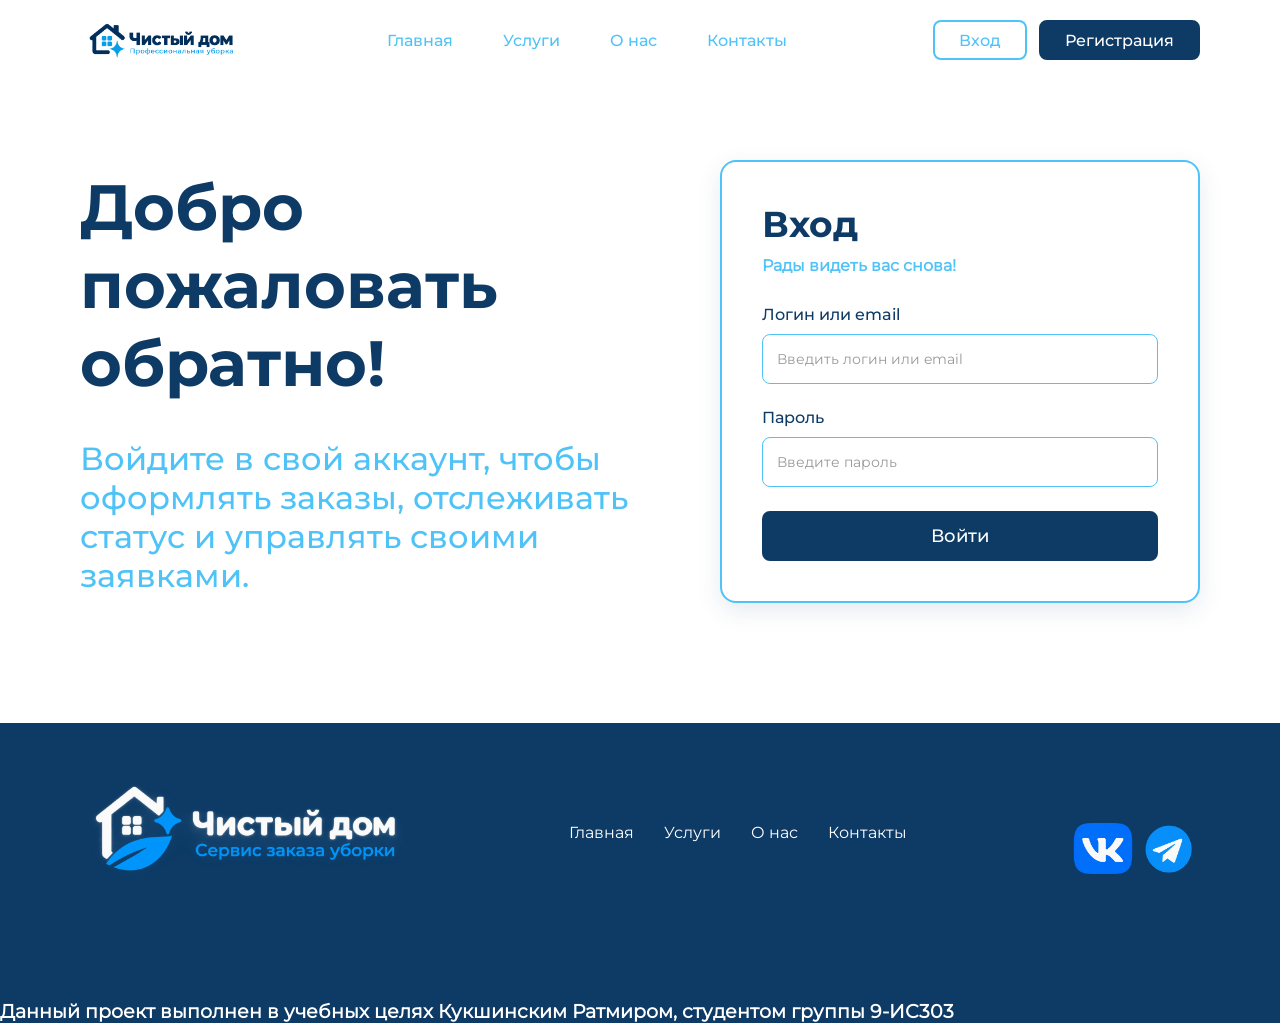
==== login.html @ bae1179f "0.1.1v - add Login.html, add media" ====
<!doctype html>
<html lang="RU">
  <head>
    <meta charset="UTF-8" />
    <meta name="viewport" content="width=device-width, initial-scale=1.0" />
    <title>Document</title>
    <link rel="stylesheet" href="style.css">
  </head>
  <body>
    <header>
      <nav>
        <section class="nav">
          <img class="nav__logo" src="Photo/logo.png" alt="Logo">
          <ul class="nav__list">
            <li><a class="nav__link" href="">Главная</a></li>
            <li><a class="nav__link" href="">Услуги</a></li>
            <li><a class="nav__link" href="">О нас</a></li>
            <li><a class="nav__link" href="">Контакты</a></li>
          </ul>
          <div class="auth">
          <button class="auth__btn auth__btn--login">Вход</button>
          <button class="auth__btn auth__btn--register">Регистрация</button>
          </div>
        </section>
      </nav>
    </header>
    <main class="page-login">
      <section class="hero-login">
        <div class="hero-login__content">
          <h1 class="hero__text"><b>Добро<br>пожаловать<br>обратно!</b></h1>
          <p class="hero__text-small">Войдите в свой аккаунт, чтобы<br>оформлять заказы, отслеживать<br>статус и управлять своими<br>заявками.</p>
          <div class="login">
            <div class="login__hello">
            <h2 class="login__main">Вход</h2>
            <h3 class="login__submain">Рады видеть вас снова!</h3>
            </div>
            <form class="login-form">
                <div class="form-group">
                    <label for="login">Логин или email</label>
                    <input type="text" name="login" id="login" placeholder="Введить логин или email" required>
                </div>
                <div class="form-group">
                    <label for="password">Пароль</label>
                    <input type="password" name="password" id="password" placeholder="Введите пароль" required>
                </div>
                <button class="submit" type="submit">Войти</button>
            </form>
          </div>
        </div>
      </section>
        </div>
    </main>
    <footer>
      <div class="site-footer">
         <img class="site-footer__logo" src="Photo/footer-logo.png" alt="Logo">
          <ul class="site-footer__list">
            <li><a class="site-footer__link" href="">Главная</a></li>
            <li><a class="site-footer__link" href="">Услуги</a></li>
            <li><a class="site-footer__link" href="">О нас</a></li>
            <li><a class="site-footer__link" href="">Контакты</a></li>
          </ul>
          <div class="link">
            <a href="https://vk.ru/ossatov">
              <img class="site-footer__photo" src="Photo/vk.png" alt="VK">
            </a>
            <a href="https://vk.ru/ossatov">
              <img class="site-footer__photo" src="Photo/tg.png" alt="TG">
            </a>
          </div>
          
      </div>
      <h3 class="site-footer__end">Данный проект выполнен в учебных целях Кукшинским Ратмиром, студентом группы 9-ИС303</h3>
    </footer>
  </body>
</html>
---- style.css ----
* {
  margin: 0;
  padding: 0;
}
@font-face {
  font-family: Montserrat-Medium;
  src: url(fonts/Montserrat-Medium.woff2);
  font-style: normal;
  font-weight: 500;
  font-display: swap;
}
@font-face {
  font-family: Montserrat-Bold;
  src: url(fonts/Montserrat-Bold.woff2);
  font-style: normal;
  font-weight: 700;
  font-display: swap;
}
@font-face {
  font-family: Montserrat-Regular;
  src: url(fonts/Montserrat-Regular.woff2);
  font-style: normal;
  font-weight: 400;
  font-display: swap;
}
html {
  color: #fff;
}
a {
  text-decoration: none;
}
ul {
  list-style: none;
}
/* Навигационное меню */
.nav {
  display: flex;
  align-items: center;
  height: 80px;
  margin-left: 80px;
  margin-right: 80px;

  justify-content: space-between;
}
.nav__logo {
  width: 160px;
}
.nav__list {
  display: flex;
  gap: 50px;
}
.nav__link {
  color: #4fc3f7;
  font-family: "Montserrat-Medium";
}
.auth {
  display: flex;
  gap: 12px;
  align-items: center;
}
.auth__btn {
  display: inline-flex;
  align-items: center;
  height: 40px;
  padding: 0 24px;
  font-family: "Montserrat-Medium";
  font-size: 16px;
  border-radius: 8px;
}
.auth__btn--login {
  border: 2px solid #4fc3f7;
  background: #fff;
  color: #4fc3f7;
}
.auth__btn--register {
  border: 2px solid #0d3b66;
  background: #0d3b66;
  color: #fff;
}
/* Первый экран */

.hero {
  display: flex;
  align-items: center;
  height: 620px;
  margin-left: 80px;
  margin-right: 80px;
  margin-top: 120px;
  gap: 20px;
}
.hero__sofa {
  width: 1090px;
  height: 620px;
}
.hero__text {
  color: #0d3b66;
  font-family: "Montserrat-Bold";
  font-size: 64px;
}
.hero__text-small {
  color: #4fc3f7;
  font-family: "Montserrat-Medium";
  font-size: 32px;
}
.hero__btn {
  margin-top: 30px;
  display: inline-flex;
  align-items: center;
  height: 60px;
  padding: 0 24px;
  font-family: "Montserrat-Medium";
  font-size: 24px;
  border-radius: 8px;
}
.hero__btn--order {
  border: 2px solid #0d3b66;
  background: #0d3b66;
  color: #fff;
}
.hero__btn--servis {
  color: #4fc3f7;
  background: #fff;
  border: none;
}

/* ORDER */
.order {
  display: flex;
  align-items: center;
  height: 620px;
  margin-left: 80px;
  margin-right: 80px;
  margin-top: 120px;
  gap: 20px;
}
.order__container--flex {
  display: flex;
  gap: 80px;
  margin-top: 30px;
}
.order__photo {
  width: 533px;
}
.order__text--order {
  color: #0d3b66;
  font-family: "Montserrat-Bold";
}
.order__text--underorder,
.order__text--undermain {
  color: #4fc3f7;
  font-family: "Montserrat-Regular";
}

.order__text--main,
.order__text--price {
  color: #0d3b66;
  font-family: "Montserrat-Bold";
}
/* WHY-US */
.why-us {
  /* display: flex;
    align-items: center; */
  height: 220px;
  margin-left: 80px;
  margin-right: 80px;
  margin-top: 20px;
  gap: 20px;
}
.why-us__container {
  display: flex;
  gap: 110px;
}
.why-us__content {
  margin-top: 50px;
  display: flex;
}
.why-us__main {
  margin-left: 30px;
}
.why-us__title,
.why-us__text {
  color: #0d3b66;
  font-family: "Montserrat-Bold";
}
.why-us__subtext {
  color: #4fc3f7;
  font-family: "Montserrat-Regular";
}
.why-us__photo {
  width: 80px;
}
/* FOOTER */
footer {
  background-color: #0d3b66;
  height: 300px;
}
.site-footer {
  display: flex;
  justify-content: space-around;
}
.link {
  gap: 10px;
}
.site-footer__list {
  margin-top: 100px;
  display: flex;
  text-align: center;
  gap: 30px;
}
.site-footer__photo {
  width: 60px;
  padding-top: 100px;
}
.site-footer__link {
  color: #fff;
  font-family: "Montserrat-Regular";
}
.site-footer__logo {
  width: 320px;
  padding-top: 50px;
}
.site-footer__end {
  margin-top: 120px;
  color: #fff;
  font-family: "Montserrat-Regular";
}

/* LOGIN */
.page-login {
  margin-left: 80px;
  margin-right: 80px;
  margin-top: 80px;
  margin-bottom: 120px;
}
.hero-login {
  display: flex;
  align-items: center;
  justify-content: center;
}

.hero-login__content {
  display: grid;
  grid-template-columns: minmax(0, 1fr) minmax(320px, 480px);
  align-items: center;
  column-gap: 80px;
  row-gap: 20px;
  width: 100%;
  max-width: 1400px;
}

.login {
  grid-column: 2;
  grid-row: 1 / 3;
  padding: 40px;
  border: 2px solid #4fc3f7;
  border-radius: 16px;
  box-sizing: border-box;
  box-shadow: 0 8px 24px rgba(13, 59, 102, 0.1);
}

.login__hello {
  margin-bottom: 30px;
}

.login__main {
  color: #0d3b66;
  font-family: "Montserrat-Bold";
  font-size: 36px;
  margin-bottom: 10px;
}

.login__submain {
  color: #4fc3f7;
  font-family: "Montserrat-Regular";
  font-size: 16px;
}

.login-form {
  display: flex;
  flex-direction: column;
  gap: 24px;
}

.form-group {
  display: flex;
  flex-direction: column;
  gap: 10px;
}

.form-group label {
  color: #0d3b66;
  font-family: "Montserrat-Medium";
  font-size: 16px;
}

.form-group input {
  width: 100%;
  height: 50px;
  padding: 0 14px;
  border: 1px solid #4fc3f7;
  border-radius: 8px;
  box-sizing: border-box;
  color: #0d3b66;
  font-family: "Montserrat-Regular";
  font-size: 14px;
  outline: none;
}

.form-group input:focus {
  border-color: #0d3b66;
}

.form-group input::placeholder {
  color: #999;
  font-family: "Montserrat-Regular";
}

.submit {
  width: 100%;
  height: 50px;
  border: 2px solid #0d3b66;
  border-radius: 8px;
  background-color: #0d3b66;
  color: #fff;
  font-family: "Montserrat-Medium";
  font-size: 18px;
  cursor: pointer;
}

.submit:hover {
  background-color: #4fc3f7;
  border-color: #4fc3f7;
}

/* АДАПТИВ ДЛЯ НОУТБУКОВ И ПЛАНШЕТОВ */
@media (max-width: 1100px) {
  .nav {
    margin-left: 40px;
    margin-right: 40px;
  }

  .nav__list {
    gap: 20px;
  }

  .page-login {
    margin-left: 40px;
    margin-right: 40px;
  }

  .hero-login__content {
    column-gap: 40px;
    grid-template-columns: minmax(0, 1fr) minmax(300px, 430px);
  }

  .hero-login__content .hero__text {
    font-size: 48px;
  }

  .hero-login__content .hero__text-small {
    font-size: 20px;
  }

  .login {
    padding: 30px;
  }

  .site-footer__logo {
    width: 240px;
  }

  .site-footer__list {
    gap: 20px;
  }
}

/* АДАПТИВ ДЛЯ ПЛАНШЕТОВ */
@media (max-width: 768px) {
  .nav {
    height: auto;
    margin-left: 24px;
    margin-right: 24px;
    padding-top: 20px;
    padding-bottom: 20px;
    flex-wrap: wrap;
    gap: 20px;
  }

  .nav__logo {
    width: 130px;
  }

  .nav__list {
    order: 3;
    width: 100%;
    justify-content: center;
    flex-wrap: wrap;
    gap: 16px 24px;
  }

  .auth {
    gap: 8px;
  }

  .auth__btn {
    height: 36px;
    padding: 0 12px;
    font-size: 14px;
  }

  .page-login {
    margin: 40px 24px 70px;
  }

  .hero-login__content {
    grid-template-columns: minmax(0, 1fr);
    gap: 30px;
  }

  .hero-login__content .hero__text {
    grid-column: 1;
    grid-row: 1;
    font-size: 44px;
  }

  .hero-login__content .hero__text-small {
    grid-column: 1;
    grid-row: 2;
    font-size: 18px;
  }

  .login {
    grid-column: 1;
    grid-row: 3;
    width: 100%;
    max-width: 480px;
    justify-self: center;
  }

  footer {
    height: auto;
    padding: 30px 24px;
    box-sizing: border-box;
  }

  .site-footer {
    align-items: center;
    flex-direction: column;
    gap: 30px;
  }

  .site-footer__logo {
    width: 240px;
    padding-top: 0;
  }

  .site-footer__list {
    margin-top: 0;
    justify-content: center;
    flex-wrap: wrap;
    gap: 20px;
  }

  .link {
    display: flex;
    gap: 20px;
  }

  .site-footer__photo {
    width: 45px;
    height: auto;
    padding-top: 0;
  }

  .site-footer__end {
    margin-top: 30px;
    text-align: center;
    font-size: 12px;
    line-height: 1.6;
  }
}

/* АДАПТИВ ДЛЯ ТЕЛЕФОНОВ */
@media (max-width: 480px) {
  .nav {
    margin-left: 16px;
    margin-right: 16px;
  }

  .nav__logo {
    width: 110px;
  }

  .nav__list {
    gap: 12px 18px;
  }

  .nav__link {
    font-size: 13px;
  }

  .auth__btn {
    padding: 0 8px;
    font-size: 12px;
  }

  .page-login {
    margin: 30px 16px 50px;
  }

  .hero-login__content {
    gap: 24px;
  }

  .hero-login__content .hero__text {
    font-size: 34px;
  }

  .hero-login__content .hero__text-small {
    font-size: 16px;
    line-height: 1.6;
  }

  .login {
    padding: 24px 18px;
    border-radius: 12px;
  }

  .login__main {
    font-size: 30px;
  }

  .login__submain {
    font-size: 14px;
  }

  .form-group label {
    font-size: 14px;
  }

  .form-group input {
    height: 46px;
    font-size: 13px;
  }

  .submit {
    height: 46px;
    font-size: 16px;
  }

  .site-footer__logo {
    width: 200px;
  }

  .site-footer__list {
    gap: 16px;
  }

  .site-footer__link {
    font-size: 13px;
  }

  .site-footer__end {
    font-size: 11px;
  }
}
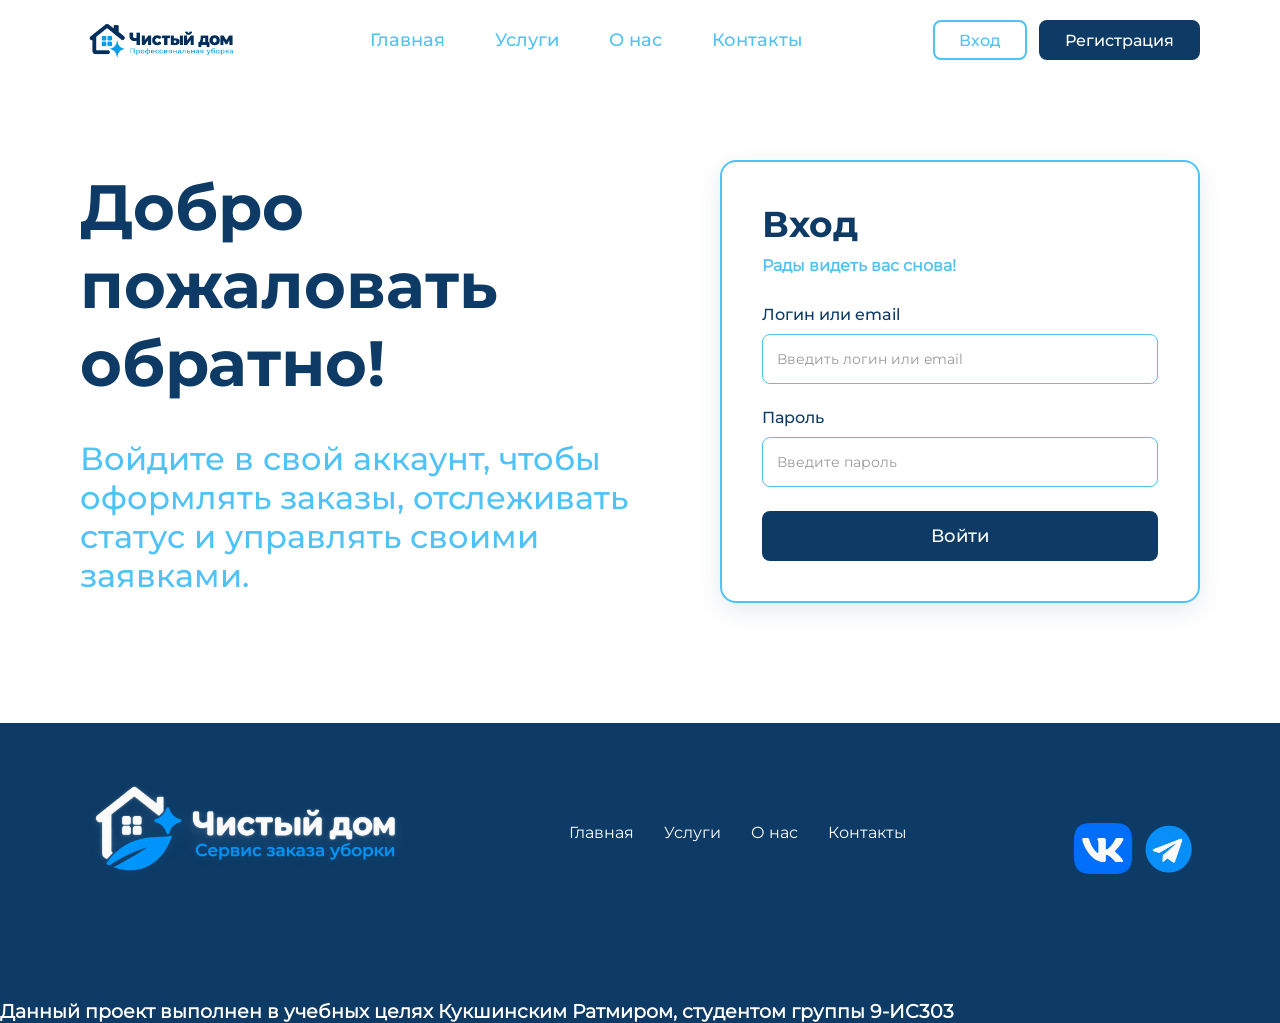
==== commit 385c1bb9: "0.1.2v - add register and links" ====
--- a/login.html
+++ b/login.html
@@ -12,14 +12,14 @@
         <section class="nav">
           <img class="nav__logo" src="Photo/logo.png" alt="Logo">
           <ul class="nav__list">
-            <li><a class="nav__link" href="">Главная</a></li>
-            <li><a class="nav__link" href="">Услуги</a></li>
-            <li><a class="nav__link" href="">О нас</a></li>
-            <li><a class="nav__link" href="">Контакты</a></li>
+            <li><a class="nav__link" href="index.html">Главная</a></li>
+            <li><a class="nav__link" href="index.html#order">Услуги</a></li>
+            <li><a class="nav__link" href="index.html#why-us">О нас</a></li>
+            <li><a class="nav__link" href="index.html#site-footer"">Контакты</a></li>
           </ul>
           <div class="auth">
-          <button class="auth__btn auth__btn--login">Вход</button>
-          <button class="auth__btn auth__btn--register">Регистрация</button>
+          <button onclick="window.location.href='login.html'" class="auth__btn auth__btn--login">Вход</button>
+          <button onclick="window.location.href='register.html'" class="auth__btn auth__btn--register">Регистрация</button>
           </div>
         </section>
       </nav>
@@ -54,10 +54,10 @@
       <div class="site-footer">
          <img class="site-footer__logo" src="Photo/footer-logo.png" alt="Logo">
           <ul class="site-footer__list">
-            <li><a class="site-footer__link" href="">Главная</a></li>
-            <li><a class="site-footer__link" href="">Услуги</a></li>
-            <li><a class="site-footer__link" href="">О нас</a></li>
-            <li><a class="site-footer__link" href="">Контакты</a></li>
+            <li><a class="site-footer__link" href="index.html">Главная</a></li>
+            <li><a class="site-footer__link" href="index.html#order">Услуги</a></li>
+            <li><a class="site-footer__link" href="index.html#why-us">О нас</a></li>
+            <li><a class="site-footer__link" href="index.html#site-footer">Контакты</a></li>
           </ul>
           <div class="link">
             <a href="https://vk.ru/ossatov">
--- a/style.css
+++ b/style.css
@@ -25,6 +25,7 @@
 }
 html {
   color: #fff;
+  scroll-behavior: smooth;
 }
 a {
   text-decoration: none;
@@ -39,7 +40,6 @@
   height: 80px;
   margin-left: 80px;
   margin-right: 80px;
-
   justify-content: space-between;
 }
 .nav__logo {
@@ -52,6 +52,7 @@
 .nav__link {
   color: #4fc3f7;
   font-family: "Montserrat-Medium";
+  font-size: 18px;
 }
 .auth {
   display: flex;
@@ -332,6 +333,68 @@
   border-color: #4fc3f7;
 }
 
+/* REGISTER */
+.page-register {
+  
+  margin-left: 80px;
+  margin-right: 80px;
+  margin-top: 80px;
+  margin-bottom: 120px;
+}
+.hero-register {
+  display: flex;
+  align-items: center;
+  justify-content: center;
+}
+
+.hero-register__content {
+  display: grid;
+  grid-template-columns: minmax(0, 1fr) minmax(320px, 480px);
+  align-items: center;
+  column-gap: 80px;
+  row-gap: 20px;
+  width: 100%;
+  max-width: 1400px;
+}
+
+.register {
+  grid-column: 2;
+  grid-row: 1 / 3;
+  padding: 40px;
+  border: 2px solid #4fc3f7;
+  border-radius: 16px;
+  box-sizing: border-box;
+  box-shadow: 0 8px 24px rgba(13, 59, 102, 0.1);
+}
+
+.register__hello {
+  margin-bottom: 30px;
+}
+
+.register__main {
+  color: #0d3b66;
+  font-family: "Montserrat-Bold";
+  font-size: 36px;
+  margin-bottom: 10px;
+}
+
+.register__submain {
+  color: #4fc3f7;
+  font-family: "Montserrat-Regular";
+  font-size: 16px;
+}
+
+.register-form {
+  display: flex;
+  flex-direction: column;
+  gap: 24px;
+}
+.register-form {
+  display: flex;
+  flex-direction: column;
+  gap: 24px;
+}
+
 /* АДАПТИВ ДЛЯ НОУТБУКОВ И ПЛАНШЕТОВ */
 @media (max-width: 1100px) {
   .nav {
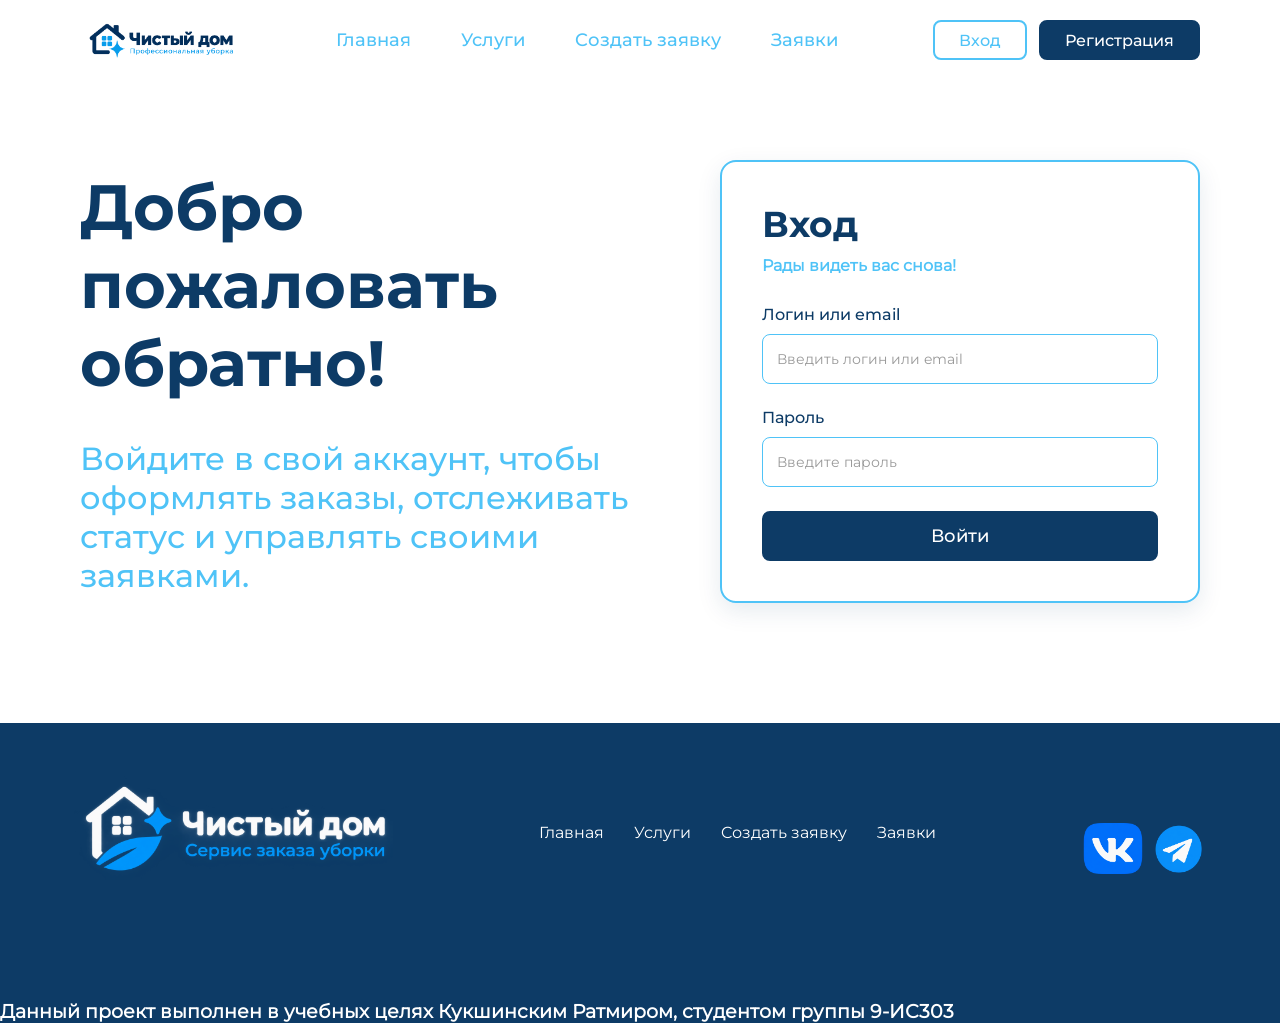
==== commit 8aabf392: "1.0.0v - full project" ====
--- a/login.html
+++ b/login.html
@@ -14,8 +14,8 @@
           <ul class="nav__list">
             <li><a class="nav__link" href="index.html">Главная</a></li>
             <li><a class="nav__link" href="index.html#order">Услуги</a></li>
-            <li><a class="nav__link" href="index.html#why-us">О нас</a></li>
-            <li><a class="nav__link" href="index.html#site-footer"">Контакты</a></li>
+            <li><a class="nav__link" href="create.html">Cоздать заявку</a></li>
+            <li><a class="nav__link" href="orders.html">Заявки</a></li>
           </ul>
           <div class="auth">
           <button onclick="window.location.href='login.html'" class="auth__btn auth__btn--login">Вход</button>
@@ -56,8 +56,8 @@
           <ul class="site-footer__list">
             <li><a class="site-footer__link" href="index.html">Главная</a></li>
             <li><a class="site-footer__link" href="index.html#order">Услуги</a></li>
-            <li><a class="site-footer__link" href="index.html#why-us">О нас</a></li>
-            <li><a class="site-footer__link" href="index.html#site-footer">Контакты</a></li>
+            <li><a class="site-footer__link" href="create.html">Cоздать заявку</a></li>
+            <li><a class="site-footer__link" href="orders.html">Заявки</a></li>
           </ul>
           <div class="link">
             <a href="https://vk.ru/ossatov">
--- a/style.css
+++ b/style.css
@@ -2,6 +2,7 @@
   margin: 0;
   padding: 0;
 }
+
 @font-face {
   font-family: Montserrat-Medium;
   src: url(fonts/Montserrat-Medium.woff2);
@@ -9,6 +10,7 @@
   font-weight: 500;
   font-display: swap;
 }
+
 @font-face {
   font-family: Montserrat-Bold;
   src: url(fonts/Montserrat-Bold.woff2);
@@ -16,6 +18,7 @@
   font-weight: 700;
   font-display: swap;
 }
+
 @font-face {
   font-family: Montserrat-Regular;
   src: url(fonts/Montserrat-Regular.woff2);
@@ -23,16 +26,20 @@
   font-weight: 400;
   font-display: swap;
 }
+
 html {
   color: #fff;
   scroll-behavior: smooth;
 }
+
 a {
   text-decoration: none;
 }
+
 ul {
   list-style: none;
 }
+
 /* Навигационное меню */
 .nav {
   display: flex;
@@ -42,23 +49,28 @@
   margin-right: 80px;
   justify-content: space-between;
 }
+
 .nav__logo {
   width: 160px;
 }
+
 .nav__list {
   display: flex;
   gap: 50px;
 }
+
 .nav__link {
   color: #4fc3f7;
   font-family: "Montserrat-Medium";
   font-size: 18px;
 }
+
 .auth {
   display: flex;
   gap: 12px;
   align-items: center;
 }
+
 .auth__btn {
   display: inline-flex;
   align-items: center;
@@ -68,16 +80,19 @@
   font-size: 16px;
   border-radius: 8px;
 }
+
 .auth__btn--login {
   border: 2px solid #4fc3f7;
   background: #fff;
   color: #4fc3f7;
 }
+
 .auth__btn--register {
   border: 2px solid #0d3b66;
   background: #0d3b66;
   color: #fff;
 }
+
 /* Первый экран */
 
 .hero {
@@ -89,20 +104,24 @@
   margin-top: 120px;
   gap: 20px;
 }
+
 .hero__sofa {
   width: 1090px;
   height: 620px;
 }
+
 .hero__text {
   color: #0d3b66;
   font-family: "Montserrat-Bold";
   font-size: 64px;
 }
+
 .hero__text-small {
   color: #4fc3f7;
   font-family: "Montserrat-Medium";
   font-size: 32px;
 }
+
 .hero__btn {
   margin-top: 30px;
   display: inline-flex;
@@ -113,11 +132,13 @@
   font-size: 24px;
   border-radius: 8px;
 }
+
 .hero__btn--order {
   border: 2px solid #0d3b66;
   background: #0d3b66;
   color: #fff;
 }
+
 .hero__btn--servis {
   color: #4fc3f7;
   background: #fff;
@@ -134,18 +155,22 @@
   margin-top: 120px;
   gap: 20px;
 }
+
 .order__container--flex {
   display: flex;
   gap: 80px;
   margin-top: 30px;
 }
+
 .order__photo {
   width: 533px;
 }
+
 .order__text--order {
   color: #0d3b66;
   font-family: "Montserrat-Bold";
 }
+
 .order__text--underorder,
 .order__text--undermain {
   color: #4fc3f7;
@@ -157,6 +182,7 @@
   color: #0d3b66;
   font-family: "Montserrat-Bold";
 }
+
 /* WHY-US */
 .why-us {
   /* display: flex;
@@ -167,59 +193,73 @@
   margin-top: 20px;
   gap: 20px;
 }
+
 .why-us__container {
   display: flex;
   gap: 110px;
 }
+
 .why-us__content {
   margin-top: 50px;
   display: flex;
 }
+
 .why-us__main {
   margin-left: 30px;
 }
+
 .why-us__title,
 .why-us__text {
   color: #0d3b66;
   font-family: "Montserrat-Bold";
 }
+
 .why-us__subtext {
   color: #4fc3f7;
   font-family: "Montserrat-Regular";
 }
+
 .why-us__photo {
   width: 80px;
 }
+
 /* FOOTER */
 footer {
   background-color: #0d3b66;
   height: 300px;
 }
+
 .site-footer {
   display: flex;
   justify-content: space-around;
 }
+
 .link {
   gap: 10px;
 }
+
 .site-footer__list {
   margin-top: 100px;
   display: flex;
   text-align: center;
   gap: 30px;
 }
+
 .site-footer__photo {
   width: 60px;
   padding-top: 100px;
 }
+
 .site-footer__link {
   color: #fff;
   font-family: "Montserrat-Regular";
 }
+
 .site-footer__logo {
   width: 320px;
   padding-top: 50px;
 }
+
 .site-footer__end {
   margin-top: 120px;
   color: #fff;
@@ -233,6 +273,7 @@
   margin-top: 80px;
   margin-bottom: 120px;
 }
+
 .hero-login {
   display: flex;
   align-items: center;
@@ -335,12 +376,13 @@
 
 /* REGISTER */
 .page-register {
-  
+
   margin-left: 80px;
   margin-right: 80px;
   margin-top: 80px;
   margin-bottom: 120px;
 }
+
 .hero-register {
   display: flex;
   align-items: center;
@@ -389,11 +431,365 @@
   flex-direction: column;
   gap: 24px;
 }
+
 .register-form {
   display: flex;
   flex-direction: column;
   gap: 24px;
 }
+
+/* ORDERS */
+.page-orders {
+  background-color: #fff;
+  min-height: 600px;
+}
+
+.myorders {
+  display: flex;
+  align-items: center;
+  justify-content: space-between;
+  margin: 60px 80px 40px;
+  gap: 30px;
+}
+
+.orders-my {
+  color: #0d3b66;
+  font-family: 'Montserrat-Bold';
+  font-size: 52px;
+}
+
+.order-work {
+  display: inline-flex;
+  align-items: center;
+  justify-content: center;
+  min-height: 52px;
+  padding: 0 24px;
+  border: 4px #0d3b66;
+  border-radius: 10px;
+  background-color: #0d3b66;
+  color: #fff;
+  font-family: 'Montserrat-Medium';
+  font-size: 16px;
+  cursor: pointer;
+}
+
+.order-work:hover {
+  background-color: #164f80;
+  border-color: #164f80;
+}
+
+.order-work:focus-visible {
+  outline: 3px solid #4fc3f7;
+  outline-offset: 3px;
+}
+
+.page-orders>.order-container {
+  display: grid;
+  grid-template-columns: repeat(3, minmax(0, 1fr));
+  gap: 24px;
+  margin: 0 80px 40px;
+}
+
+.page-orders>.order-container>.order-info {
+  display: flex;
+  flex-direction: column;
+  gap: 15px;
+  padding: 30px;
+  border: 1px solid #d5e5ef;
+  border-radius: 16px;
+  background-color: #f4fbff;
+}
+
+.order-info__main {
+  color: #4fc3f7;
+  font-family: 'Montserrat-Medium';
+  font-size: 16px;
+}
+
+.order-info__submain {
+  color: #0d3b66;
+  font-family: 'Montserrat-Bold';
+  font-size: 32px;
+}
+
+.allorders {
+  display: flex;
+  flex-direction: column;
+  gap: 24px;
+  grid-column: 1 / -1;
+  min-width: 0;
+}
+
+.main-order {
+  display: flex;
+  align-items: flex-start;
+  justify-content: space-between;
+  gap: 30px;
+  padding: 30px;
+  border: 2px solid #d5e5ef;
+  border-radius: 16px;
+}
+
+.order-text {
+  display: flex;
+  flex-direction: column;
+  align-items: flex-start;
+  gap: 10px;
+  min-width: 0;
+}
+
+.main-order__title {
+  color: #0d3b66;
+  font-family: 'Montserrat-Bold';
+  font-size: 24px;
+}
+
+.main-order__subtitle {
+  color: #4fc3f7;
+  font-family: 'Montserrat-Regular';
+  font-size: 15px;
+  line-height: 1.7;
+  overflow-wrap: anywhere;
+}
+
+.order-status {
+  display: flex;
+  flex-direction: column;
+  align-items: flex-start;
+  gap: 15px;
+  flex-shrink: 0;
+}
+
+.status {
+  display: inline-flex;
+  align-items: center;
+  justify-content: center;
+  padding: 10px 16px;
+  border-radius: 8px;
+  font-family: 'Montserrat-Medium';
+  font-size: 14px;
+  white-space: nowrap;
+}
+
+.status--new {
+  background-color: #e1f5fe;
+  color: #0d3b66;
+}
+
+.status--work {
+  background-color: #fff3cd;
+  color: #856404;
+}
+
+.status--done {
+  background-color: #d4edda;
+  color: #155724;
+}
+
+.status--cancel {
+  background-color: #f8d7da;
+  color: #721c24;
+}
+
+.order-status .main-order__subtitle {
+  max-width: 300px;
+  color: #721c24;
+  font-size: 14px;
+}
+
+/* CREATE ORDER */
+.create-order {
+  margin: 60px 80px 100px;
+}
+
+.create-order__title {
+  margin-bottom: 40px;
+}
+
+.create-order__title h1 {
+  color: #0d3b66;
+  font-family: 'Montserrat-Bold';
+  font-size: 48px;
+}
+
+.create-order__title p {
+  margin-top: 15px;
+  color: #4fc3f7;
+  font-family: 'Montserrat-Regular';
+  font-size: 18px;
+}
+
+.create-order__form {
+  display: flex;
+  flex-wrap: wrap;
+  gap: 25px;
+  padding: 40px;
+  border: 1px solid #d5e5ef;
+  border-radius: 16px;
+  background-color: #f4fbff;
+}
+
+.create-order__field {
+  display: flex;
+  flex-direction: column;
+  flex: 1 1 40%;
+  gap: 10px;
+  min-width: 0;
+}
+
+.create-order__field label {
+  color: #0d3b66;
+  font-family: 'Montserrat-Medium';
+  font-size: 16px;
+}
+
+.create-order__field input,
+.create-order__field select,
+.create-order__field textarea {
+  box-sizing: border-box;
+  width: 100%;
+  padding: 14px;
+  border: 1px solid #c5dce9;
+  border-radius: 8px;
+  background-color: #fff;
+  color: #0d3b66;
+  font-family: 'Montserrat-Regular';
+  font-size: 15px;
+}
+
+.create-order__field textarea {
+  resize: vertical;
+}
+
+.create-order__field input:focus,
+.create-order__field select:focus,
+.create-order__field textarea:focus {
+  outline: 2px solid #4fc3f7;
+  border-color: #4fc3f7;
+}
+
+.create-order__field--big {
+  flex-basis: 100%;
+}
+
+.create-order__btn {
+  min-height: 52px;
+  padding: 0 25px;
+  border: 2px solid #0d3b66;
+  border-radius: 8px;
+  background-color: #0d3b66;
+  color: #fff;
+  font-family: 'Montserrat-Medium';
+  font-size: 16px;
+  cursor: pointer;
+}
+
+.create-order__btn:hover {
+  background-color: #164f80;
+  border-color: #164f80;
+}
+
+/* АДАПТИВНОСТЬ */
+@media (max-width: 767px) {
+  .create-order {
+    margin: 35px 16px 60px;
+  }
+
+  .create-order__title h1 {
+    font-size: 34px;
+  }
+
+  .create-order__title p {
+    font-size: 16px;
+    line-height: 1.5;
+  }
+
+  .create-order__form {
+    padding: 22px;
+    gap: 20px;
+  }
+
+  .create-order__field {
+    flex-basis: 100%;
+  }
+
+  .create-order__btn {
+    width: 100%;
+  }
+}
+/* ADMIN */
+.admin-page {
+    min-height: 100vh;
+    background-color: #181824;
+    color: #fff;
+    font-family: 'Montserrat-Regular';
+}
+
+.admin {
+    margin: 50px;
+}
+
+.admin__title {
+    color: #a78bfa;
+    font-family: 'Montserrat-Bold';
+    font-size: 36px;
+}
+
+.admin__subtitle {
+    margin-top: 30px;
+    margin-bottom: 20px;
+    font-family: 'Montserrat-Medium';
+    font-size: 22px;
+}
+
+.admin__table {
+    overflow-x: auto;
+    border: 1px solid #353547;
+    border-radius: 10px;
+    background-color: #222232;
+}
+
+.admin__table table {
+    width: 100%;
+    border-collapse: collapse;
+    text-align: left;
+}
+
+.admin__table th {
+    padding: 18px;
+    border-bottom: 1px solid #353547;
+    color: #a78bfa;
+    font-family: 'Montserrat-Medium';
+    font-size: 14px;
+}
+
+.admin__table td {
+    padding: 18px;
+    border-bottom: 1px solid #353547;
+    color: #e0e0eb;
+    font-size: 13px;
+}
+
+.admin__table tr:last-child td {
+    border-bottom: none;
+}
+
+.admin__table tbody tr:hover {
+    background-color: #2b2b40;
+}
+
+.admin__table select {
+    padding: 10px;
+    border: 1px solid #514477;
+    border-radius: 6px;
+    background-color: #181824;
+    color: #c4b5fd;
+    font-family: 'Montserrat-Regular';
+    font-size: 12px;
+    cursor: pointer;
+}
+
+
 
 /* АДАПТИВ ДЛЯ НОУТБУКОВ И ПЛАНШЕТОВ */
 @media (max-width: 1100px) {
@@ -627,3 +1023,4 @@
     font-size: 11px;
   }
 }
+
